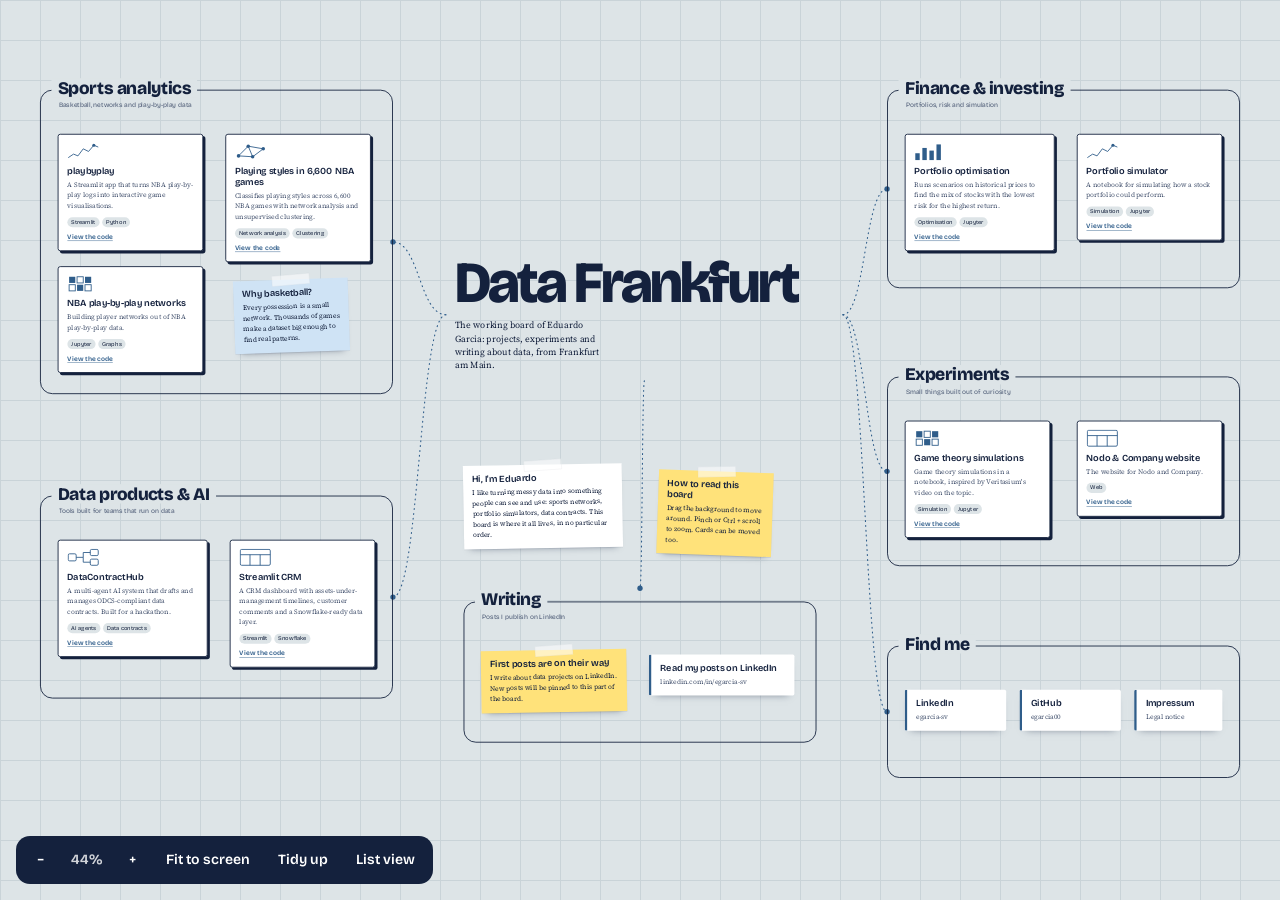
==== index.html @ 707f036e "Launch Data Frankfurt board site Co-Authored-By: Claude Opus 5.5 <noreply@anthropic.com> Claude-Sess" ====
<!DOCTYPE html>
<html lang="en">
<head>
  <meta charset="utf-8">
  <meta name="viewport" content="width=device-width, initial-scale=1, viewport-fit=cover">
  <title>Data Frankfurt · Eduardo Garcia</title>
  <meta name="description" content="The working board of Eduardo Garcia: data projects, experiments and writing from Frankfurt am Main.">
  <meta property="og:title" content="Data Frankfurt">
  <meta property="og:description" content="Data projects, experiments and writing by Eduardo Garcia, Frankfurt am Main.">
  <meta property="og:url" content="https://datafrankfurt.de/">
  <link rel="icon" href="favicon.svg" type="image/svg+xml">
  <link rel="preconnect" href="https://fonts.googleapis.com">
  <link rel="preconnect" href="https://fonts.gstatic.com" crossorigin>
  <link href="https://fonts.googleapis.com/css2?family=Bricolage+Grotesque:opsz,wght@12..96,400;12..96,600;12..96,800&family=Source+Serif+4:opsz,wght@8..60,400;8..60,600&display=swap" rel="stylesheet">
  <link rel="stylesheet" href="styles.css">
</head>
<body>
  <div id="viewport" class="viewport" aria-label="Project board">
    <div id="board" class="board">
      <svg id="wires" class="wires" aria-hidden="true"></svg>
    </div>
  </div>

  <main id="list" class="list" hidden></main>

  <nav class="toolbar" aria-label="Board controls">
    <button type="button" data-action="zoom-out" aria-label="Zoom out">&minus;</button>
    <output id="zoomlevel" aria-live="polite">100%</output>
    <button type="button" data-action="zoom-in" aria-label="Zoom in">+</button>
    <button type="button" data-action="fit">Fit to screen</button>
    <button type="button" data-action="tidy" title="Put moved cards back">Tidy up</button>
    <button type="button" data-action="view" aria-pressed="false">List view</button>
  </nav>

  <noscript>
    <p class="noscript">Data Frankfurt is the project board of Eduardo Garcia. Turn on JavaScript to see it, or visit
      <a href="https://github.com/egarcia00">github.com/egarcia00</a>.</p>
  </noscript>

  <script src="data.js"></script>
  <script src="board.js"></script>
</body>
</html>
---- styles.css ----
:root {
  --board: #dde4e7;      /* cool cutting-mat grey-blue */
  --grid: #c9d3d8;
  --ink: #14213d;        /* navy ink */
  --muted: #4a5873;
  --bembel: #2f5d8a;     /* Apfelwein stoneware blue */
  --paper: #ffffff;
  --note-yellow: #ffe27a;
  --note-blue: #cfe3f5;
  --focus: #e0430f;

  --display: "Bricolage Grotesque", "Avenir Next", system-ui, sans-serif;
  --serif: "Source Serif 4", Georgia, serif;
}

* { box-sizing: border-box; }
html, body { margin: 0; height: 100%; }
body {
  background: var(--board);
  color: var(--ink);
  font-family: var(--serif);
  font-size: 16px;
  line-height: 1.5;
  -webkit-font-smoothing: antialiased;
}
a { color: inherit; }
:focus-visible { outline: 3px solid var(--focus); outline-offset: 3px; }

/* ---------- Canvas ---------- */
.viewport {
  position: fixed; inset: 0;
  overflow: hidden;
  cursor: grab;
  touch-action: none;
  background-color: var(--board);
  background-image:
    linear-gradient(var(--grid) 1px, transparent 1px),
    linear-gradient(90deg, var(--grid) 1px, transparent 1px);
  background-size: 40px 40px;
}
.viewport.is-panning { cursor: grabbing; }
.board {
  position: absolute; left: 0; top: 0;
  width: 3000px; height: 1900px;
  transform-origin: 0 0;
}
.wires { position: absolute; inset: 0; width: 100%; height: 100%; overflow: visible; pointer-events: none; }
.wires path { fill: none; stroke: var(--bembel); stroke-width: 2.5; stroke-dasharray: 2 9; stroke-linecap: round; }
.wires circle { fill: var(--bembel); }

/* ---------- Frames: areas drawn straight onto the mat ---------- */
.frame {
  position: absolute;
  border: 2px solid var(--ink);
  border-radius: 28px;
  pointer-events: none;
}
.frame h2 {
  position: absolute; left: 24px; top: -28px; margin: 0;
  padding: 0 14px;
  background: var(--board);
  font: 800 40px/1.1 var(--display);
  letter-spacing: -0.02em;
}
.frame p {
  position: absolute; left: 40px; top: 24px; margin: 0;
  font: 400 15px/1.3 var(--display);
  color: var(--muted);
}

/* ---------- Cards ---------- */
.card {
  position: absolute;
  padding: 18px 20px 20px;
  background: var(--paper);
  color: var(--ink);
  cursor: grab;
  user-select: none;
  -webkit-user-select: none;
  touch-action: none;
}
.card.is-dragging { cursor: grabbing; z-index: 50; box-shadow: 0 18px 30px -12px rgba(20, 33, 61, .45); }
.card h3 { margin: 0 0 6px; font: 600 21px/1.2 var(--display); letter-spacing: -0.01em; }
.card p { margin: 0; font-size: 15.5px; line-height: 1.55; color: var(--muted); }

/* the big name, set right onto the mat */
.card--title { background: none; padding: 0; cursor: default; }
.card--title h1 {
  margin: 0;
  font: 800 132px/0.88 var(--display);
  letter-spacing: -0.045em;
  color: var(--ink);
}
.card--title p { margin-top: 22px; max-width: 34ch; font-size: 21px; line-height: 1.45; color: var(--ink); }

/* sticky notes */
.card--note { box-shadow: 0 2px 0 rgba(20, 33, 61, .08), 0 12px 18px -14px rgba(20, 33, 61, .5); }
.card--note.yellow { background: var(--note-yellow); }
.card--note.blue { background: var(--note-blue); }
.card--note.white { background: var(--paper); }
.card--note::before { /* tape */
  content: ""; position: absolute; top: -11px; left: 50%;
  width: 84px; height: 22px; margin-left: -42px;
  background: rgba(255, 255, 255, .55);
  border: 1px solid rgba(20, 33, 61, .08);
  transform: rotate(-3deg);
}
.card--note p { color: var(--ink); }

/* projects: index cards with a data glyph */
.card--project {
  border: 2px solid var(--ink);
  border-radius: 6px;
  box-shadow: 5px 5px 0 var(--ink);
}
.card--project .glyph { display: block; width: 72px; height: 40px; margin-bottom: 12px; }
.card--project .glyph * { stroke: var(--bembel); fill: none; stroke-width: 2; }
.card--project .glyph .fill { fill: var(--bembel); stroke: none; }
.tags { display: flex; flex-wrap: wrap; gap: 6px; margin: 14px 0 0; padding: 0; list-style: none; }
.tags li { font: 400 13px/1 var(--display); padding: 5px 9px; border-radius: 99px; background: var(--board); color: var(--ink); }
.card .more {
  display: inline-block; margin-top: 14px;
  font: 600 15px/1 var(--display);
  color: var(--bembel); text-underline-offset: 4px;
}

/* posts & links: plain paper slips */
.card--post, .card--link { border-radius: 4px; border-left: 6px solid var(--bembel); box-shadow: 0 10px 18px -14px rgba(20, 33, 61, .6); }
.card--link h3 a, .card--post h3 a { text-decoration: none; }
.card--link h3 a:hover, .card--post h3 a:hover { text-decoration: underline; text-underline-offset: 4px; }
.card time { display: block; margin-bottom: 6px; font: 400 13px/1 var(--display); color: var(--muted); }

/* ---------- Toolbar ---------- */
.toolbar {
  position: fixed; left: 16px; bottom: 16px; z-index: 100;
  display: flex; align-items: center; gap: 4px;
  padding: 6px;
  background: var(--ink);
  border-radius: 14px;
}
.toolbar button, .toolbar output {
  font: 600 14px/1 var(--display);
  color: #fff;
}
.toolbar button {
  min-width: 36px; height: 36px; padding: 0 12px;
  border: 0; border-radius: 9px;
  background: transparent;
  cursor: pointer;
}
.toolbar button:hover { background: rgba(255, 255, 255, .14); }
.toolbar button[aria-pressed="true"] { background: var(--note-yellow); color: var(--ink); }
.toolbar output { min-width: 48px; text-align: center; opacity: .8; }

/* ---------- List view ---------- */
.list { max-width: 720px; margin: 0 auto; padding: 56px 20px 120px; }
.list[hidden] { display: none; }
body.view-list { overflow: auto; }
body.view-list .viewport { display: none; }
body.view-list .toolbar [data-action="zoom-in"],
body.view-list .toolbar [data-action="zoom-out"],
body.view-list .toolbar [data-action="fit"],
body.view-list .toolbar [data-action="tidy"],
body.view-list .toolbar output { display: none; }
.list h1 { margin: 0; font: 800 clamp(56px, 13vw, 104px)/0.9 var(--display); letter-spacing: -0.045em; }
.list .lede { font-size: 20px; margin: 18px 0 32px; max-width: 34ch; }
.list section { margin-top: 56px; }
.list h2 { margin: 0 0 4px; font: 800 32px/1.1 var(--display); letter-spacing: -0.02em; }
.list .caption { margin: 0 0 18px; color: var(--muted); font-family: var(--display); }
.list .card { position: relative; left: auto !important; top: auto !important; width: auto !important; margin: 0 0 18px; cursor: auto; user-select: text; -webkit-user-select: text; transform: none !important; }

.noscript { position: fixed; inset: 40px; font-size: 20px; }

@media (max-width: 640px) {
  .toolbar { left: 8px; right: 8px; bottom: 8px; justify-content: space-between; overflow-x: auto; }
  .toolbar [data-action="tidy"] { display: none; }
}
@media (prefers-reduced-motion: no-preference) {
  .board.is-animating { transition: transform .45s cubic-bezier(.2, .7, .2, 1); }
}
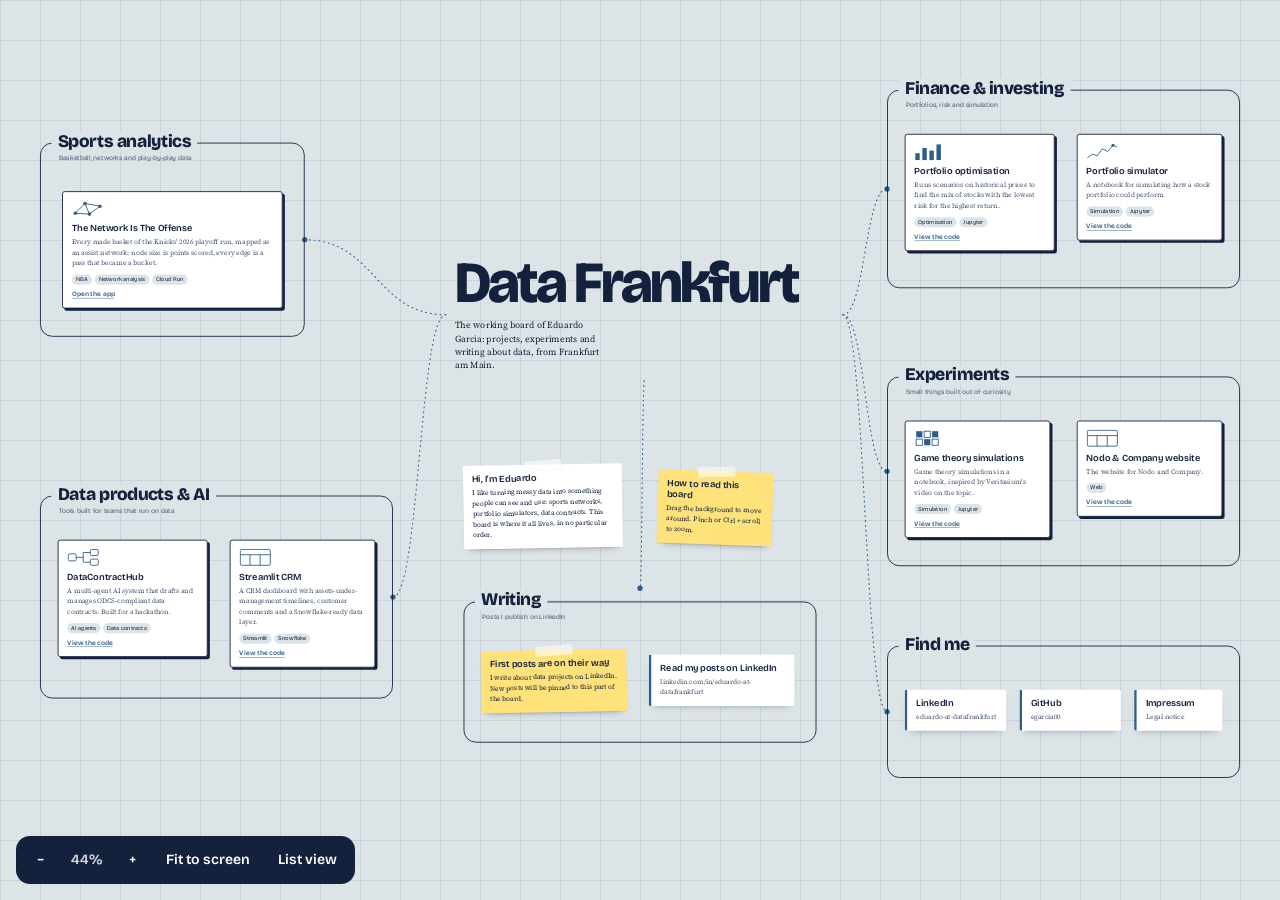
==== commit f5be88de: "Spring cards back after dragging; feature Knicks playoff app in Sports analytics Co-Authored-By: Cla" ====
--- a/index.html
+++ b/index.html
@@ -28,7 +28,6 @@
     <output id="zoomlevel" aria-live="polite">100%</output>
     <button type="button" data-action="zoom-in" aria-label="Zoom in">+</button>
     <button type="button" data-action="fit">Fit to screen</button>
-    <button type="button" data-action="tidy" title="Put moved cards back">Tidy up</button>
     <button type="button" data-action="view" aria-pressed="false">List view</button>
   </nav>
 
--- a/styles.css
+++ b/styles.css
@@ -81,7 +81,7 @@
 }
 .card.is-dragging { cursor: grabbing; z-index: 50; box-shadow: 0 18px 30px -12px rgba(20, 33, 61, .45); }
 .card h3 { margin: 0 0 6px; font: 600 21px/1.2 var(--display); letter-spacing: -0.01em; }
-.card p { margin: 0; font-size: 15.5px; line-height: 1.55; color: var(--muted); }
+.card p { margin: 0; font-size: 15.5px; line-height: 1.55; color: var(--muted); overflow-wrap: anywhere; }
 
 /* the big name, set right onto the mat */
 .card--title { background: none; padding: 0; cursor: default; }
@@ -160,7 +160,6 @@
 body.view-list .toolbar [data-action="zoom-in"],
 body.view-list .toolbar [data-action="zoom-out"],
 body.view-list .toolbar [data-action="fit"],
-body.view-list .toolbar [data-action="tidy"],
 body.view-list .toolbar output { display: none; }
 .list h1 { margin: 0; font: 800 clamp(56px, 13vw, 104px)/0.9 var(--display); letter-spacing: -0.045em; }
 .list .lede { font-size: 20px; margin: 18px 0 32px; max-width: 34ch; }
@@ -173,8 +172,8 @@
 
 @media (max-width: 640px) {
   .toolbar { left: 8px; right: 8px; bottom: 8px; justify-content: space-between; overflow-x: auto; }
-  .toolbar [data-action="tidy"] { display: none; }
 }
 @media (prefers-reduced-motion: no-preference) {
   .board.is-animating { transition: transform .45s cubic-bezier(.2, .7, .2, 1); }
+  .card.is-returning { transition: left .45s cubic-bezier(.3, 1.4, .5, 1), top .45s cubic-bezier(.3, 1.4, .5, 1); }
 }
